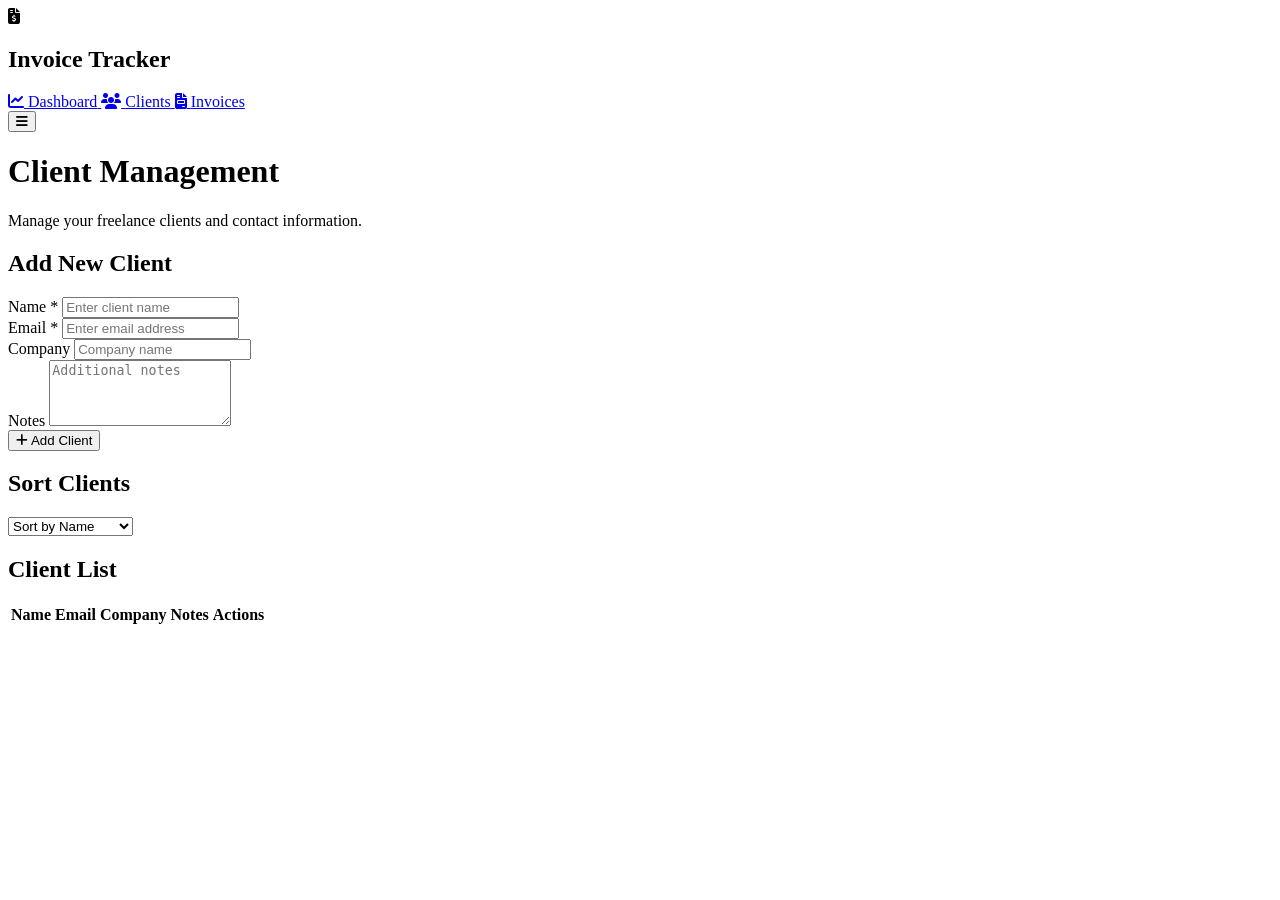
==== clients.html @ c384b872 "Html Sturcture" ====
<!doctype html>
<html lang="en">
  <head>
    <meta charset="UTF-8" />
    <meta name="viewport" content="width=device-width, initial-scale=1.0" />
    <title>Invoice Tracker | Clients</title>

    <!-- Google Font -->
    <link
      href="https://fonts.googleapis.com/css2?family=Poppins:wght@300;400;500;600;700&display=swap"
      rel="stylesheet"
    />

    <!-- Font Awesome -->
    <link
      rel="stylesheet"
      href="https://cdnjs.cloudflare.com/ajax/libs/font-awesome/6.5.2/css/all.min.css"
    />

    <link rel="stylesheet" href="./css/style.css" />
  </head>
  <body>
    <div class="app-container">
      <!-- Sidebar -->
      <aside class="sidebar" id="sidebar">
        <div class="sidebar-header">
          <i class="fa-solid fa-file-invoice-dollar logo-icon"></i>
          <h2>Invoice Tracker</h2>
        </div>

        <nav class="sidebar-nav">
          <a href="index.html" class="nav-link">
            <i class="fa-solid fa-chart-line"></i>
            <span>Dashboard</span>
          </a>

          <a href="clients.html" class="nav-link active">
            <i class="fa-solid fa-users"></i>
            <span>Clients</span>
          </a>

          <a href="invoices.html" class="nav-link">
            <i class="fa-solid fa-file-invoice"></i>
            <span>Invoices</span>
          </a>
        </nav>

        <button id="toggleSidebar" class="toggle-btn">
          <i class="fa-solid fa-bars"></i>
        </button>
      </aside>

      <!-- Main Content -->
      <main class="main-content">
        <!-- Page Header -->
        <header class="page-header">
          <h1>Client Management</h1>
          <p>Manage your freelance clients and contact information.</p>
        </header>

        <!-- Add Client Form -->
        <section class="card">
          <div class="section-header">
            <h2>Add New Client</h2>
          </div>

          <form id="clientForm" class="form-grid">
            <div class="form-group">
              <label for="clientName">Name *</label>
              <input
                type="text"
                id="clientName"
                placeholder="Enter client name"
                required
              />
            </div>

            <div class="form-group">
              <label for="clientEmail">Email *</label>
              <input
                type="email"
                id="clientEmail"
                placeholder="Enter email address"
                required
              />
            </div>

            <div class="form-group">
              <label for="clientCompany">Company</label>
              <input
                type="text"
                id="clientCompany"
                placeholder="Company name"
              />
            </div>

            <div class="form-group full-width">
              <label for="clientNotes">Notes</label>
              <textarea
                id="clientNotes"
                rows="4"
                placeholder="Additional notes"
              ></textarea>
            </div>

            <input type="hidden" id="clientId" />

            <button type="submit" class="btn-primary" id="submitClientBtn">
              <i class="fa-solid fa-plus"></i>
              Add Client
            </button>
          </form>
        </section>

        <!-- Sort Controls -->
        <section class="card">
          <div class="section-header">
            <h2>Sort Clients</h2>
          </div>

          <div class="sort-controls">
            <select id="sortClients">
              <option value="name">Sort by Name</option>

              <option value="email">Sort by Email</option>

              <option value="company">Sort by Company</option>
            </select>
          </div>
        </section>

        <!-- Clients Table -->
        <section class="card">
          <div class="section-header">
            <h2>Client List</h2>
          </div>

          <div class="table-container">
            <table>
              <thead>
                <tr>
                  <th>Name</th>
                  <th>Email</th>
                  <th>Company</th>
                  <th>Notes</th>
                  <th>Actions</th>
                </tr>
              </thead>

              <tbody id="clientsTableBody">
                <!-- JavaScript Render -->
              </tbody>
            </table>
          </div>
        </section>
      </main>
    </div>

    <script type="module" src="./js/clients.js"></script>
  </body>
</html>
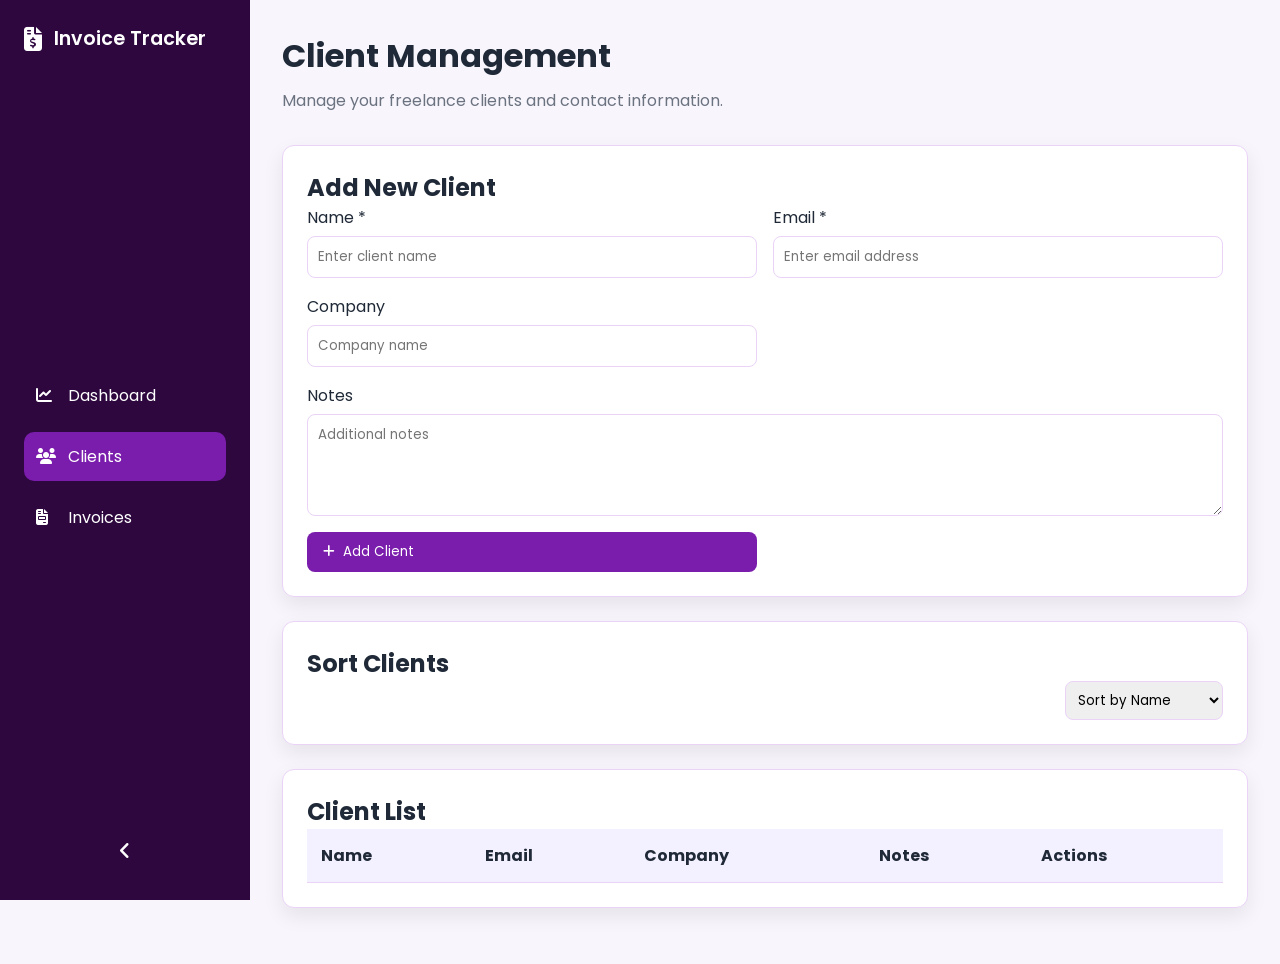
==== commit eb639665: "second version" ====
--- a/clients.html
+++ b/clients.html
@@ -45,9 +45,7 @@
           </a>
         </nav>
 
-        <button id="toggleSidebar" class="toggle-btn">
-          <i class="fa-solid fa-bars"></i>
-        </button>
+        <button id="toggleSidebar" class="toggle-btn"></button>
       </aside>
 
       <!-- Main Content -->
@@ -157,5 +155,6 @@
     </div>
 
     <script type="module" src="./js/clients.js"></script>
+    <script type="module" src="./js/main.js"></script>
   </body>
 </html>
--- a/css/style.css
+++ b/css/style.css
@@ -0,0 +1,495 @@
+@import url("https://fonts.googleapis.com/css2?family=Poppins:wght@300;400;500;600;700&display=swap");
+
+/* =========================
+   VARIABLES
+========================= */
+:root {
+  --primary-dark: #2e073f;
+  --primary: #7a1cac;
+  --primary-light: #ad49e1;
+  --border: #ebd3f8;
+
+  --background: #f8f6fc;
+  --white: #ffffff;
+
+  --success: #22c55e;
+  --danger: #ef4444;
+
+  --text-dark: #1f2937;
+  --text-light: #6b7280;
+
+  --shadow: 0 8px 20px rgba(0, 0, 0, 0.08);
+
+  --sidebar-width: 250px;
+  --sidebar-collapsed: 80px;
+}
+
+/* =========================
+   RESET
+========================= */
+* {
+  margin: 0;
+  padding: 0;
+  box-sizing: border-box;
+}
+
+body {
+  font-family: "Poppins", sans-serif;
+  background: var(--background);
+  color: var(--text-dark);
+}
+
+a {
+  text-decoration: none;
+}
+
+img {
+  max-width: 100%;
+}
+
+button,
+input,
+select,
+textarea {
+  font-family: inherit;
+}
+
+/* =========================
+   LAYOUT
+========================= */
+.app-container {
+  display: flex;
+  min-height: 100vh;
+}
+
+/* =========================
+   SIDEBAR
+========================= */
+.sidebar {
+  width: var(--sidebar-width);
+  background: var(--primary-dark);
+  color: white;
+  display: flex;
+  flex-direction: column;
+  justify-content: space-between;
+  padding: 1.5rem;
+  position: sticky;
+  top: 0;
+  height: 100vh;
+  transition: 0.3s ease;
+}
+
+.sidebar.collapsed {
+  width: var(--sidebar-collapsed);
+}
+
+.sidebar-header {
+  display: flex;
+  align-items: center;
+  gap: 12px;
+  margin-bottom: 2rem;
+}
+
+.logo-icon {
+  font-size: 1.5rem;
+}
+
+.sidebar-header h2 {
+  font-size: 1.2rem;
+  font-weight: 600;
+}
+
+.sidebar-nav {
+  display: flex;
+  flex-direction: column;
+  gap: 12px;
+}
+
+.nav-link {
+  color: white;
+  display: flex;
+  align-items: center;
+  gap: 12px;
+  padding: 12px;
+  border-radius: 10px;
+  transition: 0.2s ease;
+}
+
+.nav-link:hover {
+  background: rgba(255, 255, 255, 0.12);
+}
+
+.nav-link.active {
+  background: var(--primary);
+}
+
+.nav-link i {
+  min-width: 20px;
+}
+
+.toggle-btn {
+  background: transparent;
+  border: none;
+  color: white;
+  font-size: 1.2rem;
+  cursor: pointer;
+  padding: 10px;
+  border-radius: 10px;
+  transition: 0.2s ease;
+}
+
+.toggle-btn:hover {
+  background: rgba(255, 255, 255, 0.12);
+}
+
+/* collapsed state */
+.sidebar.collapsed .sidebar-header h2,
+.sidebar.collapsed .nav-link span {
+  display: none;
+}
+
+.sidebar.collapsed .nav-link {
+  justify-content: center;
+}
+
+/* =========================
+   MAIN CONTENT
+========================= */
+.main-content {
+  flex: 1;
+  padding: 2rem;
+}
+
+.page-header {
+  margin-bottom: 2rem;
+}
+
+.page-header h1 {
+  font-size: 2rem;
+  margin-bottom: 0.5rem;
+}
+
+.page-header p {
+  color: var(--text-light);
+}
+
+/* =========================
+   CARDS
+========================= */
+.card {
+  background: var(--white);
+  border: 1px solid var(--border);
+  border-radius: 12px;
+  padding: 1.5rem;
+  margin-bottom: 1.5rem;
+  box-shadow: var(--shadow);
+  transition: transform 0.2s ease;
+}
+
+.card:hover {
+  transform: translateY(-3px);
+}
+
+/* =========================
+   STATS
+========================= */
+.stats-grid {
+  display: grid;
+  grid-template-columns: repeat(4, 1fr);
+  gap: 1rem;
+}
+
+.stat-card {
+  display: flex;
+  align-items: center;
+  gap: 1rem;
+}
+
+.card-icon {
+  width: 45px;
+  height: 45px;
+  border-radius: 10px;
+  background: var(--primary-light);
+  color: white;
+  display: flex;
+  align-items: center;
+  justify-content: center;
+}
+
+/* =========================
+   OVERVIEW
+========================= */
+.overview-grid {
+  display: grid;
+  grid-template-columns: repeat(3, 1fr);
+  gap: 1rem;
+  margin-top: 1rem;
+}
+
+.overview-item {
+  background: #fdfcff;
+  border: 1px solid var(--border);
+  padding: 1rem;
+  border-radius: 10px;
+  text-align: center;
+}
+
+/* =========================
+   FORMS
+========================= */
+.form-grid {
+  display: grid;
+  grid-template-columns: repeat(2, 1fr);
+  gap: 1rem;
+}
+
+.form-group {
+  display: flex;
+  flex-direction: column;
+  gap: 6px;
+}
+
+.form-group.full-width {
+  grid-column: 1 / -1;
+}
+
+input,
+textarea,
+select {
+  padding: 10px;
+  border: 1px solid var(--border);
+  border-radius: 8px;
+  outline: none;
+  transition: 0.2s ease;
+}
+
+input:focus,
+textarea:focus,
+select:focus {
+  border-color: var(--primary);
+}
+
+/* =========================
+   BUTTONS
+========================= */
+.btn-primary {
+  background: var(--primary);
+  color: white;
+  padding: 10px 16px;
+  border: none;
+  border-radius: 8px;
+  cursor: pointer;
+  display: inline-flex;
+  align-items: center;
+  gap: 8px;
+  transition: 0.2s ease;
+}
+
+.btn-primary:hover {
+  background: var(--primary-light);
+}
+
+.btn-icon {
+  width: 38px;
+  height: 38px;
+  border: none;
+  border-radius: 10px;
+  cursor: pointer;
+  display: inline-flex;
+  align-items: center;
+  justify-content: center;
+  margin-right: 6px;
+  color: white;
+  transition: 0.2s ease;
+}
+.btn-icon:not(:last-child) {
+  margin-right: 6px;
+}
+
+.btn-icon:hover {
+  transform: translateY(-2px);
+  box-shadow: 0 6px 12px rgba(0, 0, 0, 0.15);
+}
+
+.btn-icon.edit {
+  background: var(--primary);
+}
+
+.btn-icon.delete {
+  background: var(--danger);
+}
+
+.btn-icon.toggle {
+  background: var(--text-light);
+}
+
+/* =========================
+   TABLE
+========================= */
+.table-container {
+  overflow-x: auto;
+}
+
+table {
+  width: 100%;
+  border-collapse: collapse;
+  min-width: 700px;
+}
+
+thead {
+  background: #f3f0ff;
+}
+
+th,
+td {
+  text-align: left;
+  padding: 14px;
+  border-bottom: 1px solid var(--border);
+}
+
+td:last-child {
+  white-space: nowrap;
+}
+
+tr:hover {
+  background: #faf7ff;
+}
+
+/* =========================
+   BADGES
+========================= */
+.badge {
+  padding: 5px 10px;
+  border-radius: 20px;
+  font-size: 12px;
+}
+
+.badge.paid {
+  background: #dcfce7;
+  color: var(--success);
+}
+
+.badge.unpaid {
+  background: #fee2e2;
+  color: var(--danger);
+}
+
+/* =========================
+   QUOTE
+========================= */
+.quote-card {
+  text-align: center;
+}
+
+blockquote {
+  font-size: 1.1rem;
+  font-style: italic;
+  margin: 1rem 0;
+}
+
+/* =========================
+   SORT
+========================= */
+.sort-controls {
+  display: flex;
+  justify-content: flex-end;
+}
+
+.sort-controls select {
+  padding: 8px;
+  border-radius: 8px;
+  border: 1px solid var(--border);
+}
+
+/* =========================
+   RESPONSIVE
+========================= */
+@media (max-width: 992px) {
+  .stats-grid {
+    grid-template-columns: repeat(2, 1fr);
+  }
+
+  .overview-grid {
+    grid-template-columns: repeat(2, 1fr);
+  }
+
+  .form-grid {
+    grid-template-columns: 1fr;
+  }
+
+  .sidebar-header h2 {
+    display: none;
+  }
+
+  .sidebar .nav-link {
+    justify-content: center;
+  }
+}
+
+@media (max-width: 768px) {
+  .app-container {
+    flex-direction: column;
+  }
+
+  .sidebar {
+    width: 100%;
+    height: auto;
+    position: static;
+    flex-direction: row;
+    justify-content: space-between;
+    padding: 0.75rem;
+  }
+
+  .sidebar-nav {
+    display: flex;
+    flex-direction: row;
+    gap: 8px;
+    overflow-x: auto;
+  }
+
+  .nav-link {
+    flex-direction: column;
+    padding: 10px;
+  }
+
+  .nav-link span {
+    display: none;
+  }
+
+  .stats-grid,
+  .overview-grid {
+    grid-template-columns: 1fr;
+  }
+
+  .btn-primary {
+    width: 100%;
+    justify-content: center;
+  }
+
+  .toggle-btn {
+    display: none;
+  }
+
+  .main-content {
+    padding: 1rem;
+  }
+}
+
+@media (max-width: 480px) {
+  .page-header h1 {
+    font-size: 1.5rem;
+  }
+
+  blockquote {
+    font-size: 1rem;
+  }
+
+  .card {
+    padding: 1rem;
+  }
+
+  th,
+  td {
+    padding: 8px;
+  }
+}
